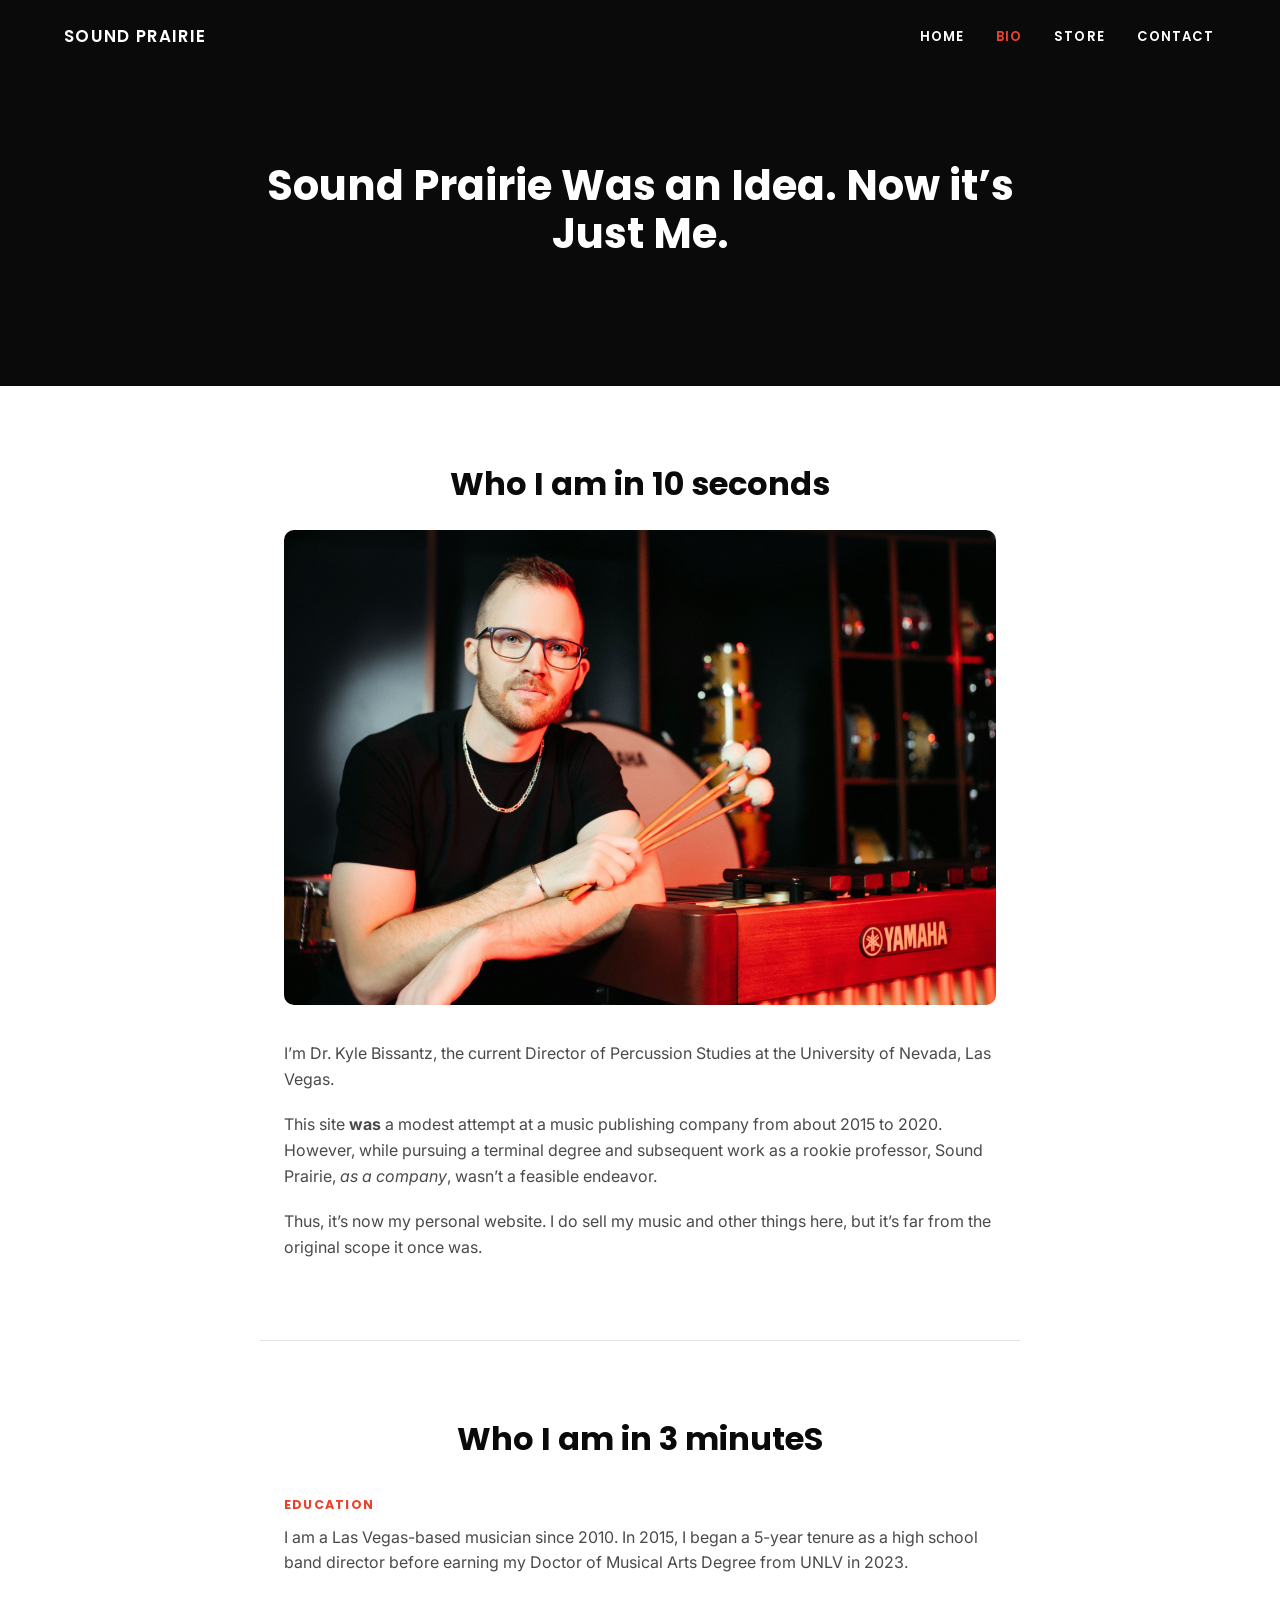
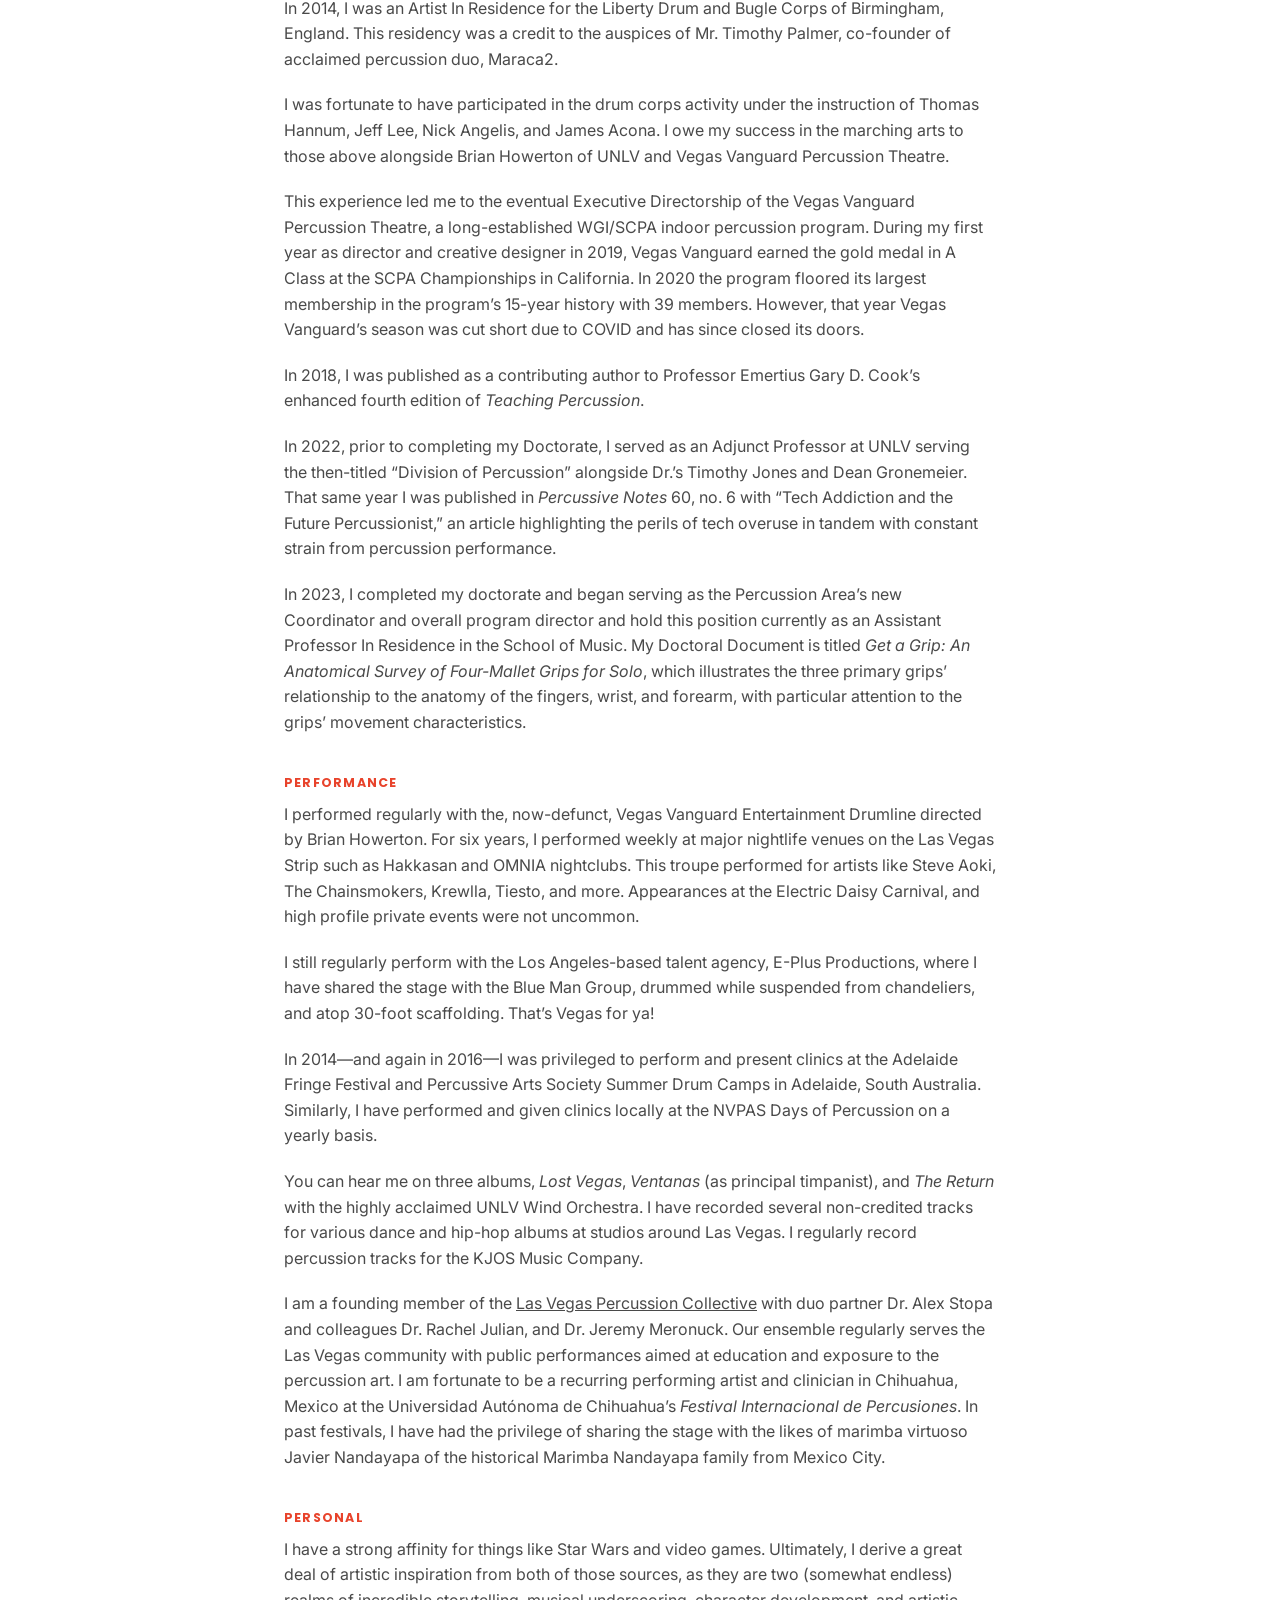
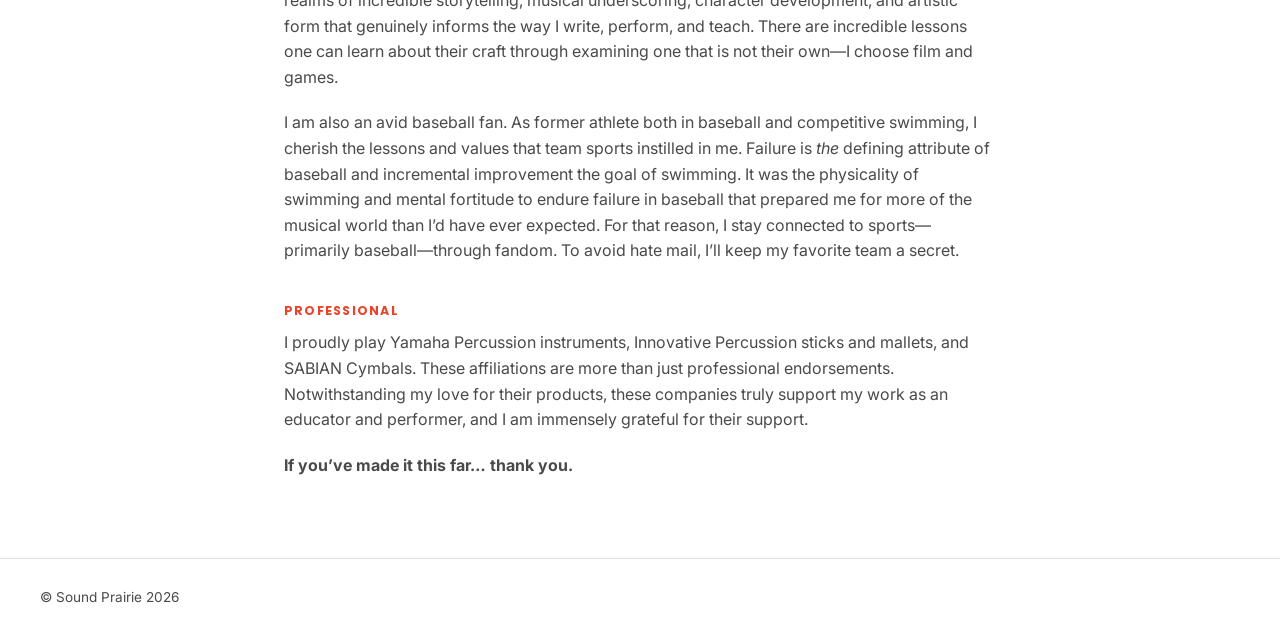
==== bio/index.html @ 8c4ddab1 "Build static Sound Prairie site Plain HTML/CSS rebuild of soundprairie.com using the UNLV Percussion" ====
<!DOCTYPE html>
<html lang="en">
<head>
<meta charset="UTF-8">
<meta name="viewport" content="width=device-width, initial-scale=1.0">
<title>BIO | Sound Prairie</title>
<link rel="stylesheet" href="../styles.css">
</head>
<body>

<header class="site-header">
  <div class="header-inner">
    <a href="../index.html" class="brand">
      <span class="brand-name">SOUND PRAIRIE</span>
    </a>
    <button class="nav-toggle" aria-label="Toggle menu" aria-expanded="false">&#9776;</button>
    <nav class="site-nav">
      <ul>
        <li><a href="../index.html">HOME</a></li>
        <li><a href="../bio/" class="current">BIO</a></li>
        <li><a href="../store/">STORE</a></li>
        <li><a href="../contact/">CONTACT</a></li>
      </ul>
    </nav>
  </div>
</header>

<main>

  <section class="hero">
    <div class="hero-inner">
      <h1>Sound Prairie Was an Idea. Now it’s Just Me.</h1>
    </div>
  </section>

  <section class="copy-block">
    <h2>Who I am in 10 seconds</h2>
    <img src="../images/headshot-kyle-bissantz.jpg" alt="Kyle Bissantz" class="headshot">
    <p>I’m Dr. Kyle Bissantz, the current Director of Percussion Studies at the University of Nevada, Las Vegas.</p>
    <p>This site <strong>was</strong> a modest attempt at a music publishing company from about 2015 to 2020. However, while pursuing a terminal degree and subsequent work as a rookie professor, Sound Prairie, <em>as a company</em>, wasn’t a feasible endeavor.</p>
    <p>Thus, it’s now my personal website. I do sell my music and other things here, but it’s far from the original scope it once was.</p>
  </section>

  <section class="copy-block">
    <h2>Who I am in 3 minuteS</h2>

    <h3>Education</h3>
    <p>I am a Las Vegas-based musician since 2010. In 2015, I began a 5-year tenure as a high school band director before earning my Doctor of Musical Arts Degree from UNLV in 2023.</p>
    <p>In 2014, I was an Artist In Residence for the Liberty Drum and Bugle Corps of Birmingham, England. This residency was a credit to the auspices of Mr. Timothy Palmer, co-founder of acclaimed percussion duo, Maraca2.</p>
    <p>I was fortunate to have participated in the drum corps activity under the instruction of Thomas Hannum, Jeff Lee, Nick Angelis, and James Acona. I owe my success in the marching arts to those above alongside Brian Howerton of UNLV and Vegas Vanguard Percussion Theatre.</p>
    <p>This experience led me to the eventual Executive Directorship of the Vegas Vanguard Percussion Theatre, a long-established WGI/SCPA indoor percussion program. During my first year as director and creative designer in 2019, Vegas Vanguard earned the gold medal in A Class at the SCPA Championships in California. In 2020 the program floored its largest membership in the program’s 15-year history with 39 members. However, that year Vegas Vanguard’s season was cut short due to COVID and has since closed its doors.</p>
    <p>In 2018, I was published as a contributing author to Professor Emertius Gary D. Cook’s enhanced fourth edition of <em>Teaching Percussion</em>.</p>
    <p>In 2022, prior to completing my Doctorate, I served as an Adjunct Professor at UNLV serving the then-titled “Division of Percussion” alongside Dr.’s Timothy Jones and Dean Gronemeier. That same year I was published in <em>Percussive Notes</em> 60, no. 6 with “Tech Addiction and the Future Percussionist,” an article highlighting the perils of tech overuse in tandem with constant strain from percussion performance.</p>
    <p>In 2023, I completed my doctorate and began serving as the Percussion Area’s new Coordinator and overall program director and hold this position currently as an Assistant Professor In Residence in the School of Music. My Doctoral Document is titled <em>Get a Grip: An Anatomical Survey of Four-Mallet Grips for Solo</em>, which illustrates the three primary grips’ relationship to the anatomy of the fingers, wrist, and forearm, with particular attention to the grips’ movement characteristics.</p>

    <h3>Performance</h3>
    <p>I performed regularly with the, now-defunct, Vegas Vanguard Entertainment Drumline directed by Brian Howerton. For six years, I performed weekly at major nightlife venues on the Las Vegas Strip such as Hakkasan and OMNIA nightclubs. This troupe performed for artists like Steve Aoki, The Chainsmokers, Krewlla, Tiesto, and more. Appearances at the Electric Daisy Carnival, and high profile private events were not uncommon.</p>
    <p>I still regularly perform with the Los Angeles-based talent agency, E-Plus Productions, where I have shared the stage with the Blue Man Group, drummed while suspended from chandeliers, and atop 30-foot scaffolding. That’s Vegas for ya!</p>
    <p>In 2014—and again in 2016—I was privileged to perform and present clinics at the Adelaide Fringe Festival and Percussive Arts Society Summer Drum Camps in Adelaide, South Australia. Similarly, I have performed and given clinics locally at the NVPAS Days of Percussion on a yearly basis.</p>
    <p>You can hear me on three albums, <em>Lost Vegas</em>, <em>Ventanas</em> (as principal timpanist), and <em>The Return</em> with the highly acclaimed UNLV Wind Orchestra. I have recorded several non-credited tracks for various dance and hip-hop albums at studios around Las Vegas. I regularly record percussion tracks for the KJOS Music Company.</p>
    <p>I am a founding member of the <u>Las Vegas Percussion Collective</u> with duo partner Dr. Alex Stopa and colleagues Dr. Rachel Julian, and Dr. Jeremy Meronuck. Our ensemble regularly serves the Las Vegas community with public performances aimed at education and exposure to the percussion art. I am fortunate to be a recurring performing artist and clinician in Chihuahua, Mexico at the Universidad Autónoma de Chihuahua’s <em>Festival Internacional de Percusiones</em>. In past festivals, I have had the privilege of sharing the stage with the likes of marimba virtuoso Javier Nandayapa of the historical Marimba Nandayapa family from Mexico City.</p>

    <h3>Personal</h3>
    <p>I have a strong affinity for things like Star Wars and video games. Ultimately, I derive a great deal of artistic inspiration from both of those sources, as they are two (somewhat endless) realms of incredible storytelling, musical underscoring, character development, and artistic form that genuinely informs the way I write, perform, and teach. There are incredible lessons one can learn about their craft through examining one that is not their own—I choose film and games.</p>
    <p>I am also an avid baseball fan. As former athlete both in baseball and competitive swimming, I cherish the lessons and values that team sports instilled in me. Failure is <em>the</em> defining attribute of baseball and incremental improvement the goal of swimming. It was the physicality of swimming and mental fortitude to endure failure in baseball that prepared me for more of the musical world than I’d have ever expected. For that reason, I stay connected to sports—primarily baseball—through fandom. To avoid hate mail, I’ll keep my favorite team a secret.</p>

    <h3>PROFESSIONAL</h3>
    <p>I proudly play Yamaha Percussion instruments, Innovative Percussion sticks and mallets, and SABIAN Cymbals. These affiliations are more than just professional endorsements. Notwithstanding my love for their products, these companies truly support my work as an educator and performer, and I am immensely grateful for their support.</p>
    <p><strong>If you’ve made it this far… thank you.</strong></p>
  </section>

</main>

<footer class="site-footer">
  <div class="footer-inner">
    <p class="copyright">&copy; Sound Prairie 2026</p>
  </div>
</footer>

<script src="../nav.js"></script>
</body>
</html>
---- styles.css ----
/* Sound Prairie — shared stylesheet
   Fonts: Poppins (headings/UI), Inter (body text) */

@import url('https://fonts.googleapis.com/css2?family=Poppins:wght@500;600;700;800&family=Inter:wght@400;500;600&display=swap');

:root {
  --black: #0a0a0a;
  --white: #ffffff;
  --red: #e8432b;
  --red-dark: #cf3420;
  --gray-text: #4a4a4a;
  --gray-border: #e2e2e2;
  --card-bg: #1c1c1c;
  --max-width: 1200px;
  --header-height: 72px;
  --font-head: 'Poppins', sans-serif;
  --font-body: 'Inter', sans-serif;
}

* {
  box-sizing: border-box;
}

html {
  scroll-behavior: smooth;
}

html,
body {
  overflow-x: hidden;
}

body {
  margin: 0;
  font-family: var(--font-body);
  color: var(--black);
  background: var(--white);
  line-height: 1.6;
}

img {
  max-width: 100%;
  display: block;
}

a {
  color: inherit;
  text-decoration: none;
}

ul {
  list-style: none;
  margin: 0;
  padding: 0;
}

h1, h2, h3, h4, h5 {
  font-family: var(--font-head);
  font-weight: 700;
  line-height: 1.15;
  margin: 0;
}

.visually-hidden {
  position: absolute;
  width: 1px;
  height: 1px;
  overflow: hidden;
  clip: rect(0 0 0 0);
  white-space: nowrap;
}

/* ---------- Header ---------- */

.site-header {
  position: sticky;
  top: 0;
  z-index: 100;
  background: var(--black);
  color: var(--white);
}

.header-inner {
  max-width: var(--max-width);
  margin: 0 auto;
  display: flex;
  align-items: center;
  justify-content: space-between;
  gap: 24px;
  padding: 14px 24px;
  min-height: var(--header-height);
}

.brand {
  display: flex;
  align-items: center;
  gap: 14px;
  flex-shrink: 0;
}

.brand-name {
  font-family: var(--font-head);
  font-weight: 600;
  letter-spacing: 0.08em;
  font-size: 1.05rem;
  white-space: nowrap;
}

.nav-toggle {
  display: none;
  background: none;
  border: none;
  color: var(--white);
  font-size: 1.6rem;
  cursor: pointer;
  padding: 4px 8px;
}

.site-nav > ul {
  display: flex;
  align-items: center;
  gap: 28px;
}

.site-nav a {
  font-family: var(--font-head);
  font-weight: 600;
  font-size: 0.82rem;
  letter-spacing: 0.08em;
  text-transform: uppercase;
  padding: 8px 2px;
  white-space: nowrap;
}

.site-nav a:hover,
.site-nav a.current {
  color: var(--red);
}

/* ---------- Buttons ---------- */

.btn {
  display: inline-block;
  font-family: var(--font-head);
  font-weight: 600;
  font-size: 0.8rem;
  letter-spacing: 0.08em;
  text-transform: uppercase;
  color: var(--white);
  background: var(--red);
  padding: 16px 36px;
  border-radius: 999px;
  border: none;
  cursor: pointer;
  transition: background 0.2s ease, transform 0.2s ease;
}

.btn:hover {
  background: var(--red-dark);
  transform: translateY(-1px);
}

/* ---------- Section blocks ---------- */

.block {
  padding: 96px 24px;
}

.block-inner {
  max-width: 760px;
  margin: 0 auto;
  text-align: center;
}

.block-dark {
  background: var(--black);
  color: var(--white);
}

.block-light {
  background: var(--white);
  color: var(--black);
}

.eyebrow {
  font-family: var(--font-head);
  font-weight: 700;
  font-size: 0.8rem;
  letter-spacing: 0.18em;
  text-transform: uppercase;
  margin-bottom: 16px;
  opacity: 0.85;
}

.block h1,
.block h2 {
  font-size: clamp(2rem, 5vw, 3rem);
  margin-bottom: 20px;
}

.block .subtext {
  font-size: 1.05rem;
  margin-bottom: 36px;
  opacity: 0.9;
}

.block-light .subtext {
  color: var(--gray-text);
}

.block .btn-wrap {
  margin-top: 8px;
}

/* ---------- Hero (page title) ---------- */

.hero {
  background: var(--black);
  color: var(--white);
  padding: 90px 24px 110px;
  text-align: center;
}

.hero-inner {
  max-width: 820px;
  margin: 0 auto;
}

.hero h1 {
  font-size: clamp(1.9rem, 4.5vw, 2.6rem);
  margin-bottom: 18px;
}

.hero h2 {
  font-size: clamp(2rem, 5vw, 3.1rem);
  margin-bottom: 18px;
}

.hero .subtext {
  font-size: 1.05rem;
  opacity: 0.9;
  max-width: 640px;
  margin: 0 auto 32px;
}

/* ---------- Home page ---------- */

.home-hero {
  min-height: 70vh;
  display: flex;
  align-items: center;
  justify-content: center;
}

/* ---------- Bio page ---------- */

.copy-block {
  max-width: 760px;
  margin: 0 auto;
  padding: 80px 24px;
}

.copy-block + .copy-block {
  border-top: 1px solid var(--gray-border);
}

.copy-block h2 {
  font-size: 2rem;
  margin-bottom: 28px;
  text-align: center;
}

.copy-block h3 {
  font-size: 0.78rem;
  font-weight: 700;
  letter-spacing: 0.1em;
  text-transform: uppercase;
  color: var(--red);
  margin: 40px 0 12px;
}

.copy-block p {
  margin: 0 0 20px;
  color: var(--gray-text);
}

.copy-block p:last-child {
  margin-bottom: 0;
}

.headshot {
  width: 100%;
  border-radius: 10px;
  margin: 0 0 36px;
}

/* ---------- Store page ---------- */

.product {
  max-width: 960px;
  margin: 0 auto;
  display: grid;
  grid-template-columns: minmax(0, 340px) 1fr;
  gap: 56px;
  align-items: center;
}

.product-cover {
  width: 100%;
  border-radius: 10px;
  box-shadow: 0 12px 30px rgba(0, 0, 0, 0.25);
}

.block .product h2 {
  font-size: clamp(1.8rem, 4vw, 2.4rem);
  margin-bottom: 20px;
}

.product-specs {
  display: grid;
  grid-template-columns: auto 1fr;
  gap: 6px 16px;
  margin: 0 0 24px;
}

.product-specs dt {
  font-family: var(--font-head);
  font-weight: 600;
  font-size: 0.78rem;
  letter-spacing: 0.08em;
  text-transform: uppercase;
  padding-top: 2px;
}

.product-specs dd {
  margin: 0;
}

.product-copy p {
  margin: 0 0 20px;
  opacity: 0.9;
}

.block-light .product-copy p {
  color: var(--gray-text);
}

.product-price {
  font-family: var(--font-head);
  font-weight: 700;
  font-size: 1.5rem;
}

.block .product-copy .product-price {
  opacity: 1;
  color: inherit;
}

.look-inside {
  font-family: var(--font-head);
  font-weight: 600;
  font-size: 0.8rem;
  letter-spacing: 0.08em;
  text-transform: uppercase;
  color: var(--red);
  border-bottom: 2px solid var(--red);
  padding-bottom: 2px;
}

.look-inside:hover {
  color: var(--red-dark);
  border-color: var(--red-dark);
}

/* ---------- Contact page ---------- */

.contact-hero .btn {
  margin-top: 8px;
}

/* ---------- Footer ---------- */

.site-footer {
  background: var(--white);
  border-top: 1px solid var(--gray-border);
  padding: 28px 24px;
}

.footer-inner {
  max-width: var(--max-width);
  margin: 0 auto;
  display: flex;
  align-items: center;
  justify-content: space-between;
  gap: 20px;
  flex-wrap: wrap;
}

.copyright {
  font-size: 0.85rem;
  color: var(--gray-text);
  margin: 0;
}

/* ---------- 404 page ---------- */

.not-found {
  min-height: 60vh;
  display: flex;
  align-items: center;
  justify-content: center;
  text-align: center;
  padding: 80px 24px;
}

.not-found h1 {
  font-size: clamp(2.4rem, 8vw, 4rem);
  margin-bottom: 16px;
}

.not-found p {
  color: var(--gray-text);
  margin-bottom: 28px;
}

/* ---------- Responsive ---------- */

@media (max-width: 760px) {
  .nav-toggle {
    display: inline-block;
  }

  .site-nav {
    position: fixed;
    top: var(--header-height);
    left: 0;
    right: 0;
    bottom: 0;
    background: var(--black);
    transform: translateX(100%);
    transition: transform 0.25s ease;
    overflow-y: auto;
  }

  .site-nav.is-open {
    transform: translateX(0);
  }

  .site-nav > ul {
    flex-direction: column;
    align-items: stretch;
    gap: 0;
    padding: 12px 24px 40px;
  }

  .site-nav > ul > li {
    border-bottom: 1px solid rgba(255, 255, 255, 0.1);
  }

  .site-nav a {
    display: block;
    padding: 16px 4px;
    font-size: 0.95rem;
  }

  .product {
    grid-template-columns: 1fr;
    gap: 36px;
  }

  .product-cover {
    max-width: 320px;
    margin: 0 auto;
  }

  .footer-inner {
    flex-direction: column;
    align-items: flex-start;
  }
}
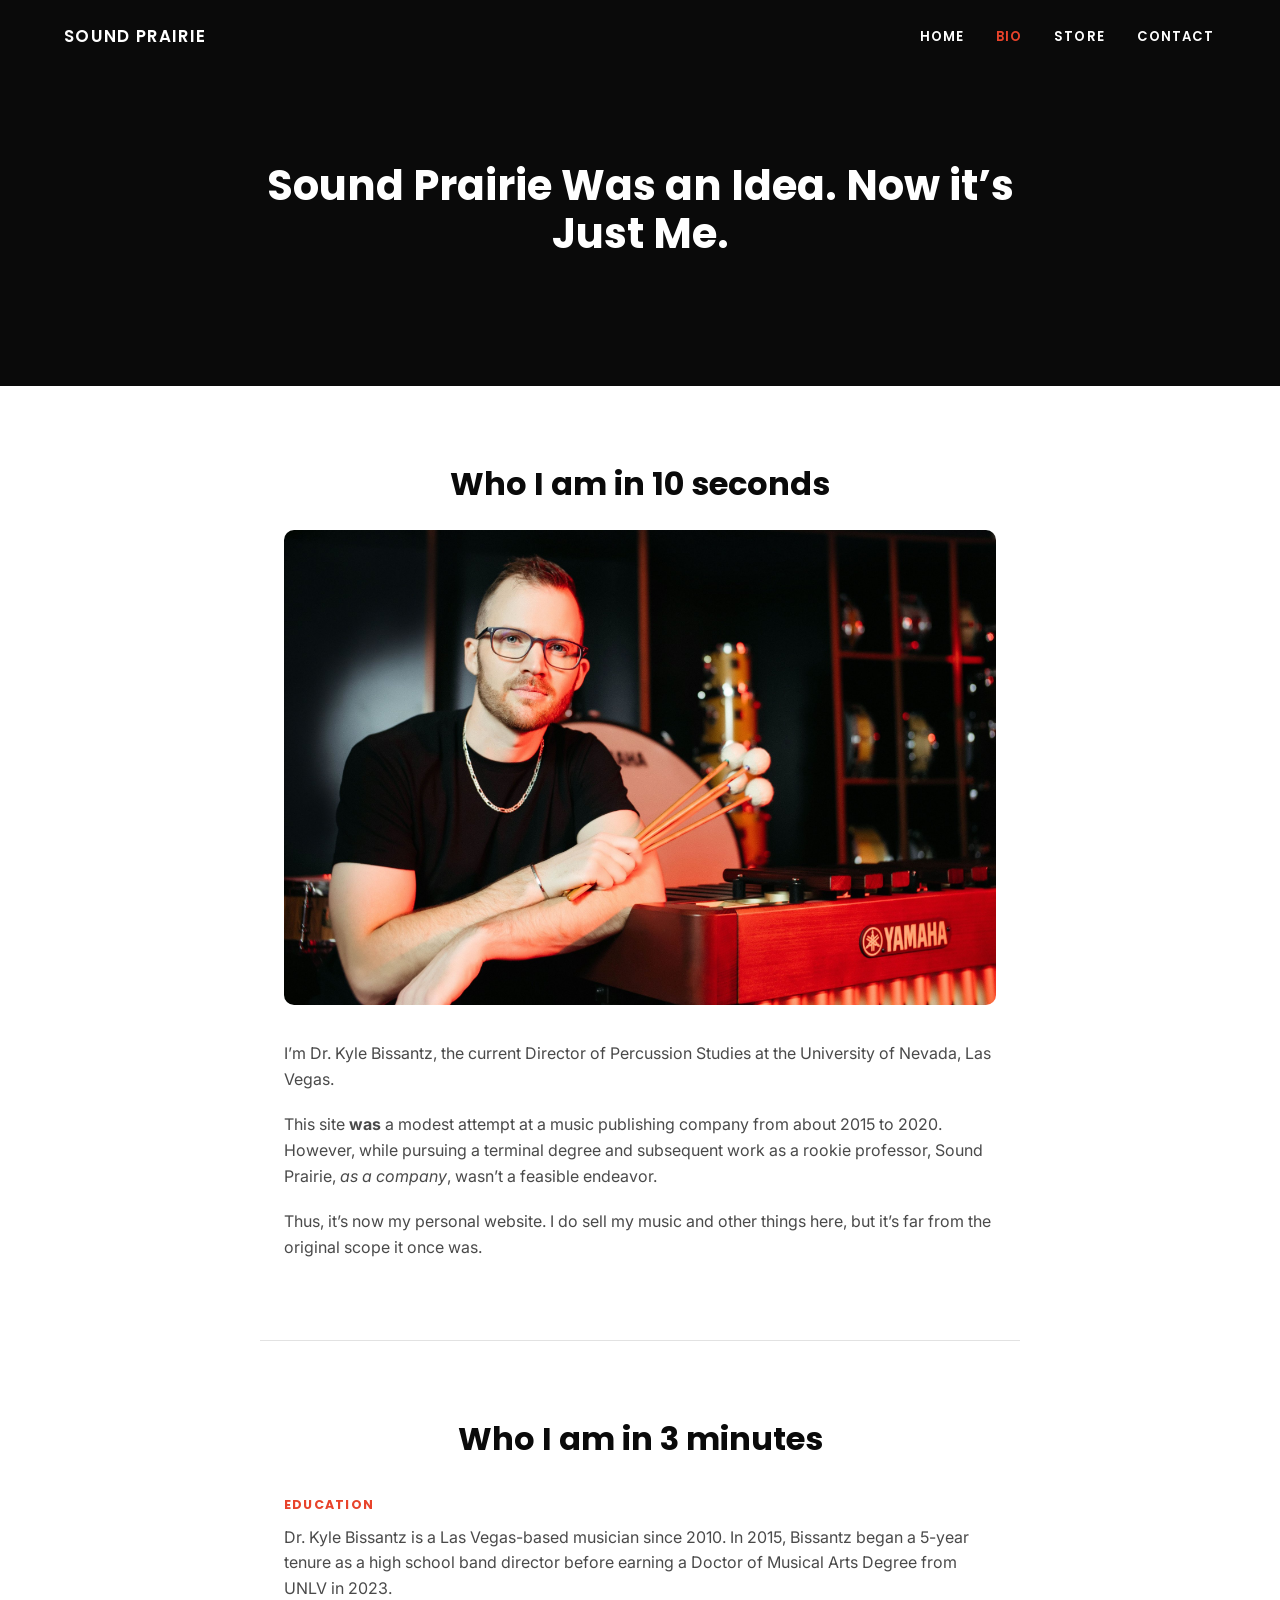
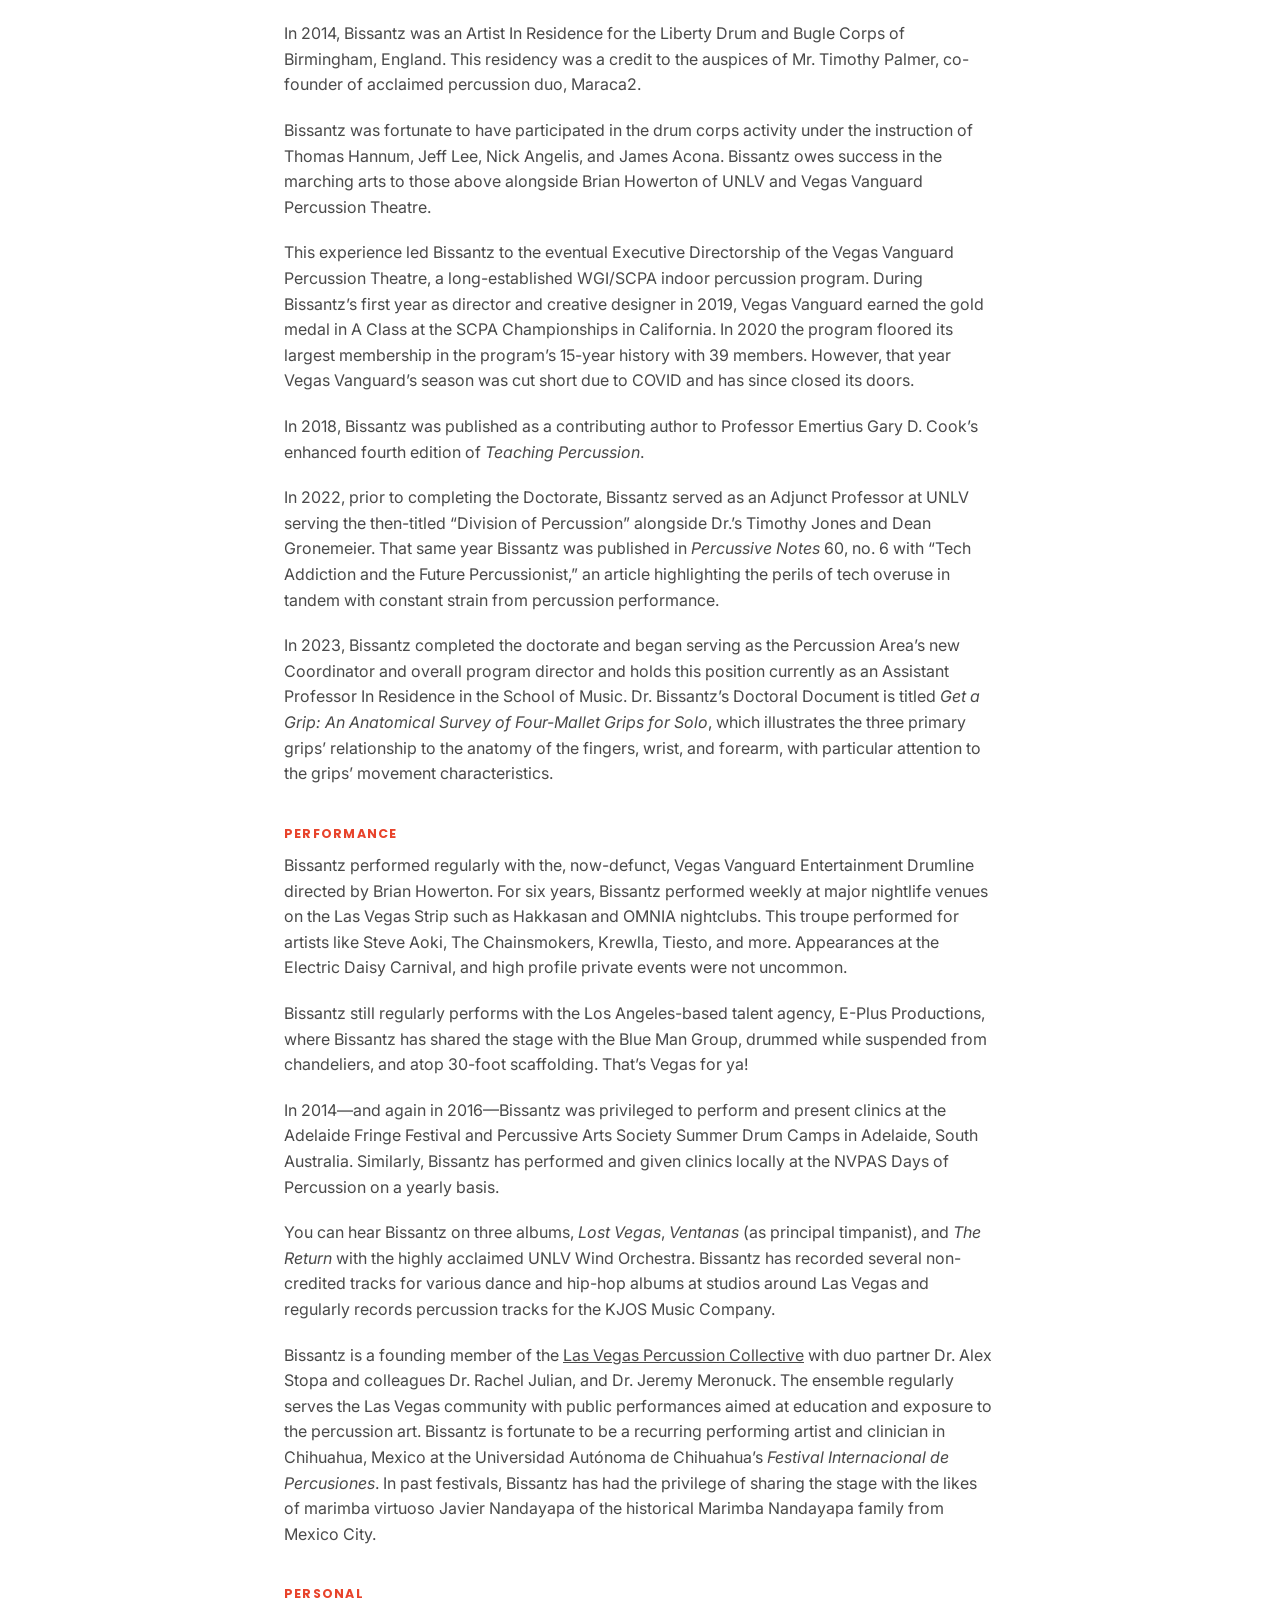
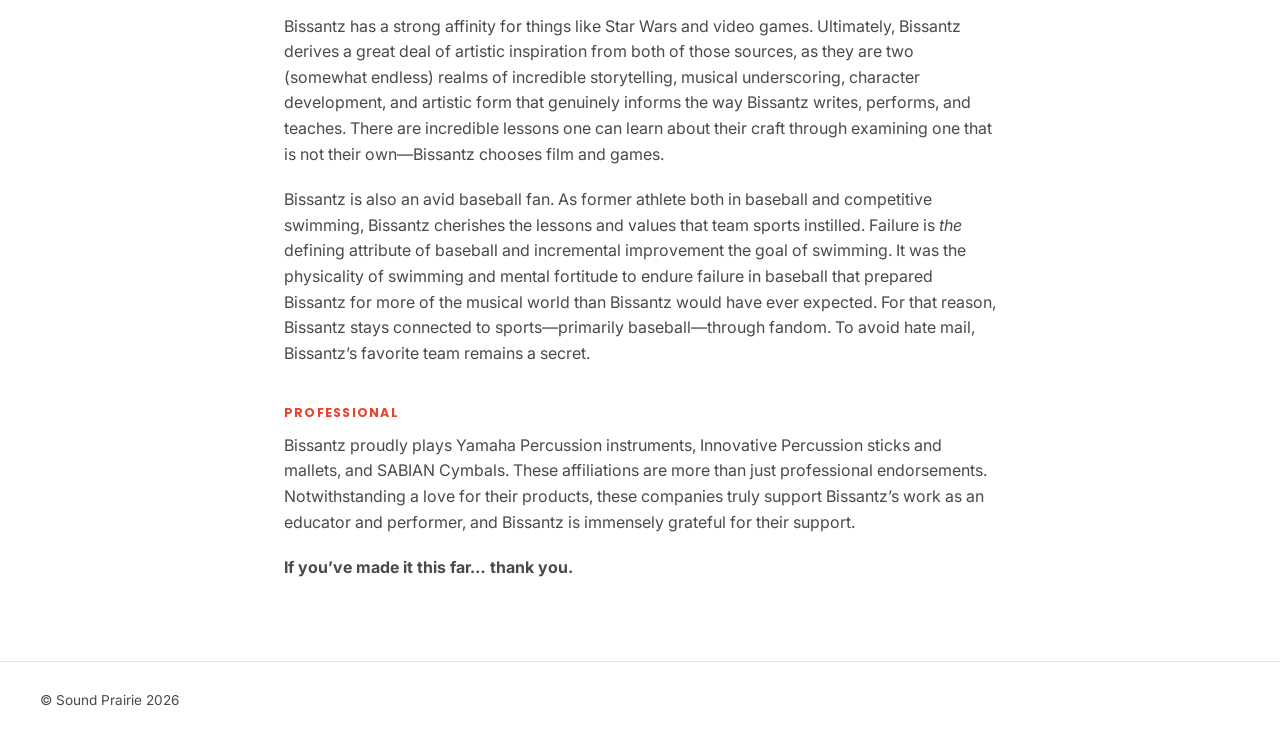
==== commit df50e58c: "Rewrite bio "3 minutes" section in third person; add favicon - Fix "minuteS" capitalization in the b" ====
--- a/bio/index.html
+++ b/bio/index.html
@@ -5,6 +5,7 @@
 <meta name="viewport" content="width=device-width, initial-scale=1.0">
 <title>BIO | Sound Prairie</title>
 <link rel="stylesheet" href="../styles.css">
+<link rel="icon" type="image/png" href="../images/favicon.png">
 </head>
 <body>
 
@@ -42,30 +43,30 @@
   </section>
 
   <section class="copy-block">
-    <h2>Who I am in 3 minuteS</h2>
+    <h2>Who I am in 3 minutes</h2>
 
     <h3>Education</h3>
-    <p>I am a Las Vegas-based musician since 2010. In 2015, I began a 5-year tenure as a high school band director before earning my Doctor of Musical Arts Degree from UNLV in 2023.</p>
-    <p>In 2014, I was an Artist In Residence for the Liberty Drum and Bugle Corps of Birmingham, England. This residency was a credit to the auspices of Mr. Timothy Palmer, co-founder of acclaimed percussion duo, Maraca2.</p>
-    <p>I was fortunate to have participated in the drum corps activity under the instruction of Thomas Hannum, Jeff Lee, Nick Angelis, and James Acona. I owe my success in the marching arts to those above alongside Brian Howerton of UNLV and Vegas Vanguard Percussion Theatre.</p>
-    <p>This experience led me to the eventual Executive Directorship of the Vegas Vanguard Percussion Theatre, a long-established WGI/SCPA indoor percussion program. During my first year as director and creative designer in 2019, Vegas Vanguard earned the gold medal in A Class at the SCPA Championships in California. In 2020 the program floored its largest membership in the program’s 15-year history with 39 members. However, that year Vegas Vanguard’s season was cut short due to COVID and has since closed its doors.</p>
-    <p>In 2018, I was published as a contributing author to Professor Emertius Gary D. Cook’s enhanced fourth edition of <em>Teaching Percussion</em>.</p>
-    <p>In 2022, prior to completing my Doctorate, I served as an Adjunct Professor at UNLV serving the then-titled “Division of Percussion” alongside Dr.’s Timothy Jones and Dean Gronemeier. That same year I was published in <em>Percussive Notes</em> 60, no. 6 with “Tech Addiction and the Future Percussionist,” an article highlighting the perils of tech overuse in tandem with constant strain from percussion performance.</p>
-    <p>In 2023, I completed my doctorate and began serving as the Percussion Area’s new Coordinator and overall program director and hold this position currently as an Assistant Professor In Residence in the School of Music. My Doctoral Document is titled <em>Get a Grip: An Anatomical Survey of Four-Mallet Grips for Solo</em>, which illustrates the three primary grips’ relationship to the anatomy of the fingers, wrist, and forearm, with particular attention to the grips’ movement characteristics.</p>
+    <p>Dr. Kyle Bissantz is a Las Vegas-based musician since 2010. In 2015, Bissantz began a 5-year tenure as a high school band director before earning a Doctor of Musical Arts Degree from UNLV in 2023.</p>
+    <p>In 2014, Bissantz was an Artist In Residence for the Liberty Drum and Bugle Corps of Birmingham, England. This residency was a credit to the auspices of Mr. Timothy Palmer, co-founder of acclaimed percussion duo, Maraca2.</p>
+    <p>Bissantz was fortunate to have participated in the drum corps activity under the instruction of Thomas Hannum, Jeff Lee, Nick Angelis, and James Acona. Bissantz owes success in the marching arts to those above alongside Brian Howerton of UNLV and Vegas Vanguard Percussion Theatre.</p>
+    <p>This experience led Bissantz to the eventual Executive Directorship of the Vegas Vanguard Percussion Theatre, a long-established WGI/SCPA indoor percussion program. During Bissantz’s first year as director and creative designer in 2019, Vegas Vanguard earned the gold medal in A Class at the SCPA Championships in California. In 2020 the program floored its largest membership in the program’s 15-year history with 39 members. However, that year Vegas Vanguard’s season was cut short due to COVID and has since closed its doors.</p>
+    <p>In 2018, Bissantz was published as a contributing author to Professor Emertius Gary D. Cook’s enhanced fourth edition of <em>Teaching Percussion</em>.</p>
+    <p>In 2022, prior to completing the Doctorate, Bissantz served as an Adjunct Professor at UNLV serving the then-titled “Division of Percussion” alongside Dr.’s Timothy Jones and Dean Gronemeier. That same year Bissantz was published in <em>Percussive Notes</em> 60, no. 6 with “Tech Addiction and the Future Percussionist,” an article highlighting the perils of tech overuse in tandem with constant strain from percussion performance.</p>
+    <p>In 2023, Bissantz completed the doctorate and began serving as the Percussion Area’s new Coordinator and overall program director and holds this position currently as an Assistant Professor In Residence in the School of Music. Dr. Bissantz’s Doctoral Document is titled <em>Get a Grip: An Anatomical Survey of Four-Mallet Grips for Solo</em>, which illustrates the three primary grips’ relationship to the anatomy of the fingers, wrist, and forearm, with particular attention to the grips’ movement characteristics.</p>
 
     <h3>Performance</h3>
-    <p>I performed regularly with the, now-defunct, Vegas Vanguard Entertainment Drumline directed by Brian Howerton. For six years, I performed weekly at major nightlife venues on the Las Vegas Strip such as Hakkasan and OMNIA nightclubs. This troupe performed for artists like Steve Aoki, The Chainsmokers, Krewlla, Tiesto, and more. Appearances at the Electric Daisy Carnival, and high profile private events were not uncommon.</p>
-    <p>I still regularly perform with the Los Angeles-based talent agency, E-Plus Productions, where I have shared the stage with the Blue Man Group, drummed while suspended from chandeliers, and atop 30-foot scaffolding. That’s Vegas for ya!</p>
-    <p>In 2014—and again in 2016—I was privileged to perform and present clinics at the Adelaide Fringe Festival and Percussive Arts Society Summer Drum Camps in Adelaide, South Australia. Similarly, I have performed and given clinics locally at the NVPAS Days of Percussion on a yearly basis.</p>
-    <p>You can hear me on three albums, <em>Lost Vegas</em>, <em>Ventanas</em> (as principal timpanist), and <em>The Return</em> with the highly acclaimed UNLV Wind Orchestra. I have recorded several non-credited tracks for various dance and hip-hop albums at studios around Las Vegas. I regularly record percussion tracks for the KJOS Music Company.</p>
-    <p>I am a founding member of the <u>Las Vegas Percussion Collective</u> with duo partner Dr. Alex Stopa and colleagues Dr. Rachel Julian, and Dr. Jeremy Meronuck. Our ensemble regularly serves the Las Vegas community with public performances aimed at education and exposure to the percussion art. I am fortunate to be a recurring performing artist and clinician in Chihuahua, Mexico at the Universidad Autónoma de Chihuahua’s <em>Festival Internacional de Percusiones</em>. In past festivals, I have had the privilege of sharing the stage with the likes of marimba virtuoso Javier Nandayapa of the historical Marimba Nandayapa family from Mexico City.</p>
+    <p>Bissantz performed regularly with the, now-defunct, Vegas Vanguard Entertainment Drumline directed by Brian Howerton. For six years, Bissantz performed weekly at major nightlife venues on the Las Vegas Strip such as Hakkasan and OMNIA nightclubs. This troupe performed for artists like Steve Aoki, The Chainsmokers, Krewlla, Tiesto, and more. Appearances at the Electric Daisy Carnival, and high profile private events were not uncommon.</p>
+    <p>Bissantz still regularly performs with the Los Angeles-based talent agency, E-Plus Productions, where Bissantz has shared the stage with the Blue Man Group, drummed while suspended from chandeliers, and atop 30-foot scaffolding. That’s Vegas for ya!</p>
+    <p>In 2014—and again in 2016—Bissantz was privileged to perform and present clinics at the Adelaide Fringe Festival and Percussive Arts Society Summer Drum Camps in Adelaide, South Australia. Similarly, Bissantz has performed and given clinics locally at the NVPAS Days of Percussion on a yearly basis.</p>
+    <p>You can hear Bissantz on three albums, <em>Lost Vegas</em>, <em>Ventanas</em> (as principal timpanist), and <em>The Return</em> with the highly acclaimed UNLV Wind Orchestra. Bissantz has recorded several non-credited tracks for various dance and hip-hop albums at studios around Las Vegas and regularly records percussion tracks for the KJOS Music Company.</p>
+    <p>Bissantz is a founding member of the <u>Las Vegas Percussion Collective</u> with duo partner Dr. Alex Stopa and colleagues Dr. Rachel Julian, and Dr. Jeremy Meronuck. The ensemble regularly serves the Las Vegas community with public performances aimed at education and exposure to the percussion art. Bissantz is fortunate to be a recurring performing artist and clinician in Chihuahua, Mexico at the Universidad Autónoma de Chihuahua’s <em>Festival Internacional de Percusiones</em>. In past festivals, Bissantz has had the privilege of sharing the stage with the likes of marimba virtuoso Javier Nandayapa of the historical Marimba Nandayapa family from Mexico City.</p>
 
     <h3>Personal</h3>
-    <p>I have a strong affinity for things like Star Wars and video games. Ultimately, I derive a great deal of artistic inspiration from both of those sources, as they are two (somewhat endless) realms of incredible storytelling, musical underscoring, character development, and artistic form that genuinely informs the way I write, perform, and teach. There are incredible lessons one can learn about their craft through examining one that is not their own—I choose film and games.</p>
-    <p>I am also an avid baseball fan. As former athlete both in baseball and competitive swimming, I cherish the lessons and values that team sports instilled in me. Failure is <em>the</em> defining attribute of baseball and incremental improvement the goal of swimming. It was the physicality of swimming and mental fortitude to endure failure in baseball that prepared me for more of the musical world than I’d have ever expected. For that reason, I stay connected to sports—primarily baseball—through fandom. To avoid hate mail, I’ll keep my favorite team a secret.</p>
+    <p>Bissantz has a strong affinity for things like Star Wars and video games. Ultimately, Bissantz derives a great deal of artistic inspiration from both of those sources, as they are two (somewhat endless) realms of incredible storytelling, musical underscoring, character development, and artistic form that genuinely informs the way Bissantz writes, performs, and teaches. There are incredible lessons one can learn about their craft through examining one that is not their own—Bissantz chooses film and games.</p>
+    <p>Bissantz is also an avid baseball fan. As former athlete both in baseball and competitive swimming, Bissantz cherishes the lessons and values that team sports instilled. Failure is <em>the</em> defining attribute of baseball and incremental improvement the goal of swimming. It was the physicality of swimming and mental fortitude to endure failure in baseball that prepared Bissantz for more of the musical world than Bissantz would have ever expected. For that reason, Bissantz stays connected to sports—primarily baseball—through fandom. To avoid hate mail, Bissantz’s favorite team remains a secret.</p>
 
     <h3>PROFESSIONAL</h3>
-    <p>I proudly play Yamaha Percussion instruments, Innovative Percussion sticks and mallets, and SABIAN Cymbals. These affiliations are more than just professional endorsements. Notwithstanding my love for their products, these companies truly support my work as an educator and performer, and I am immensely grateful for their support.</p>
+    <p>Bissantz proudly plays Yamaha Percussion instruments, Innovative Percussion sticks and mallets, and SABIAN Cymbals. These affiliations are more than just professional endorsements. Notwithstanding a love for their products, these companies truly support Bissantz’s work as an educator and performer, and Bissantz is immensely grateful for their support.</p>
     <p><strong>If you’ve made it this far… thank you.</strong></p>
   </section>
 
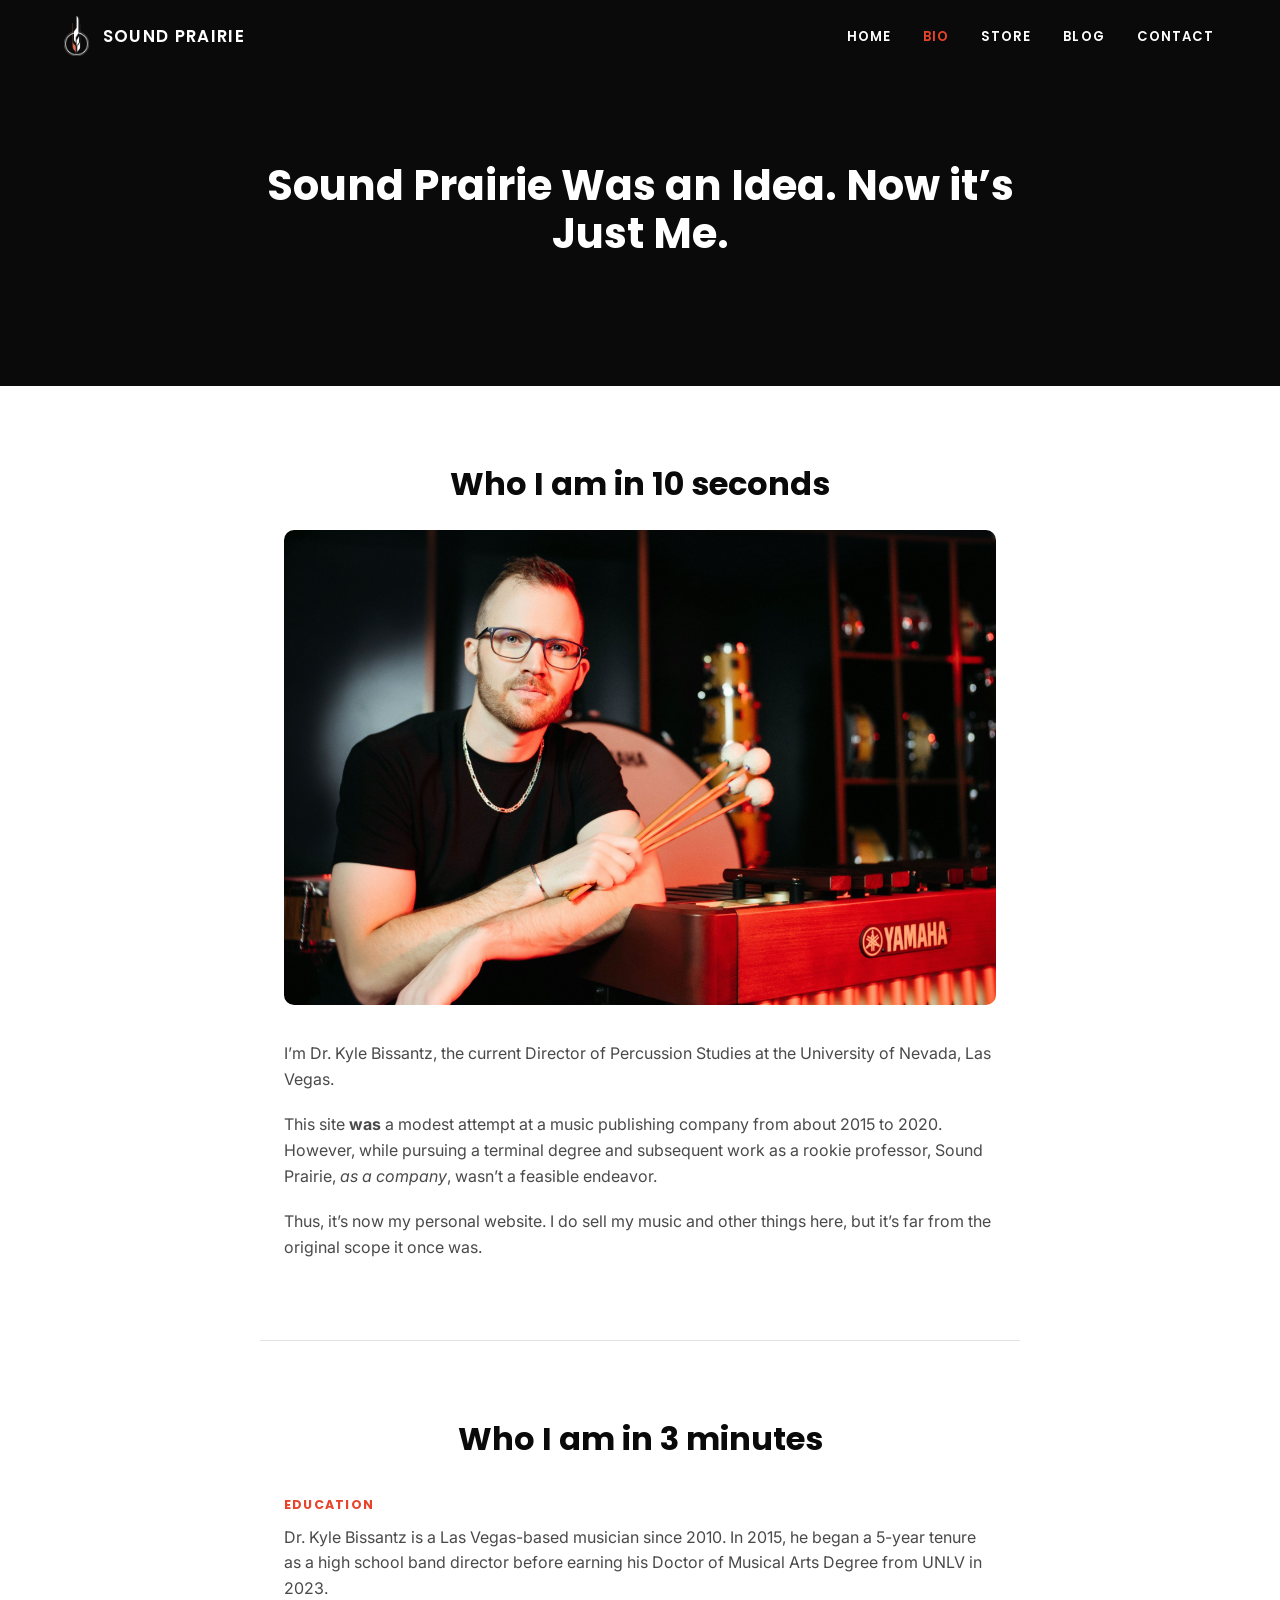
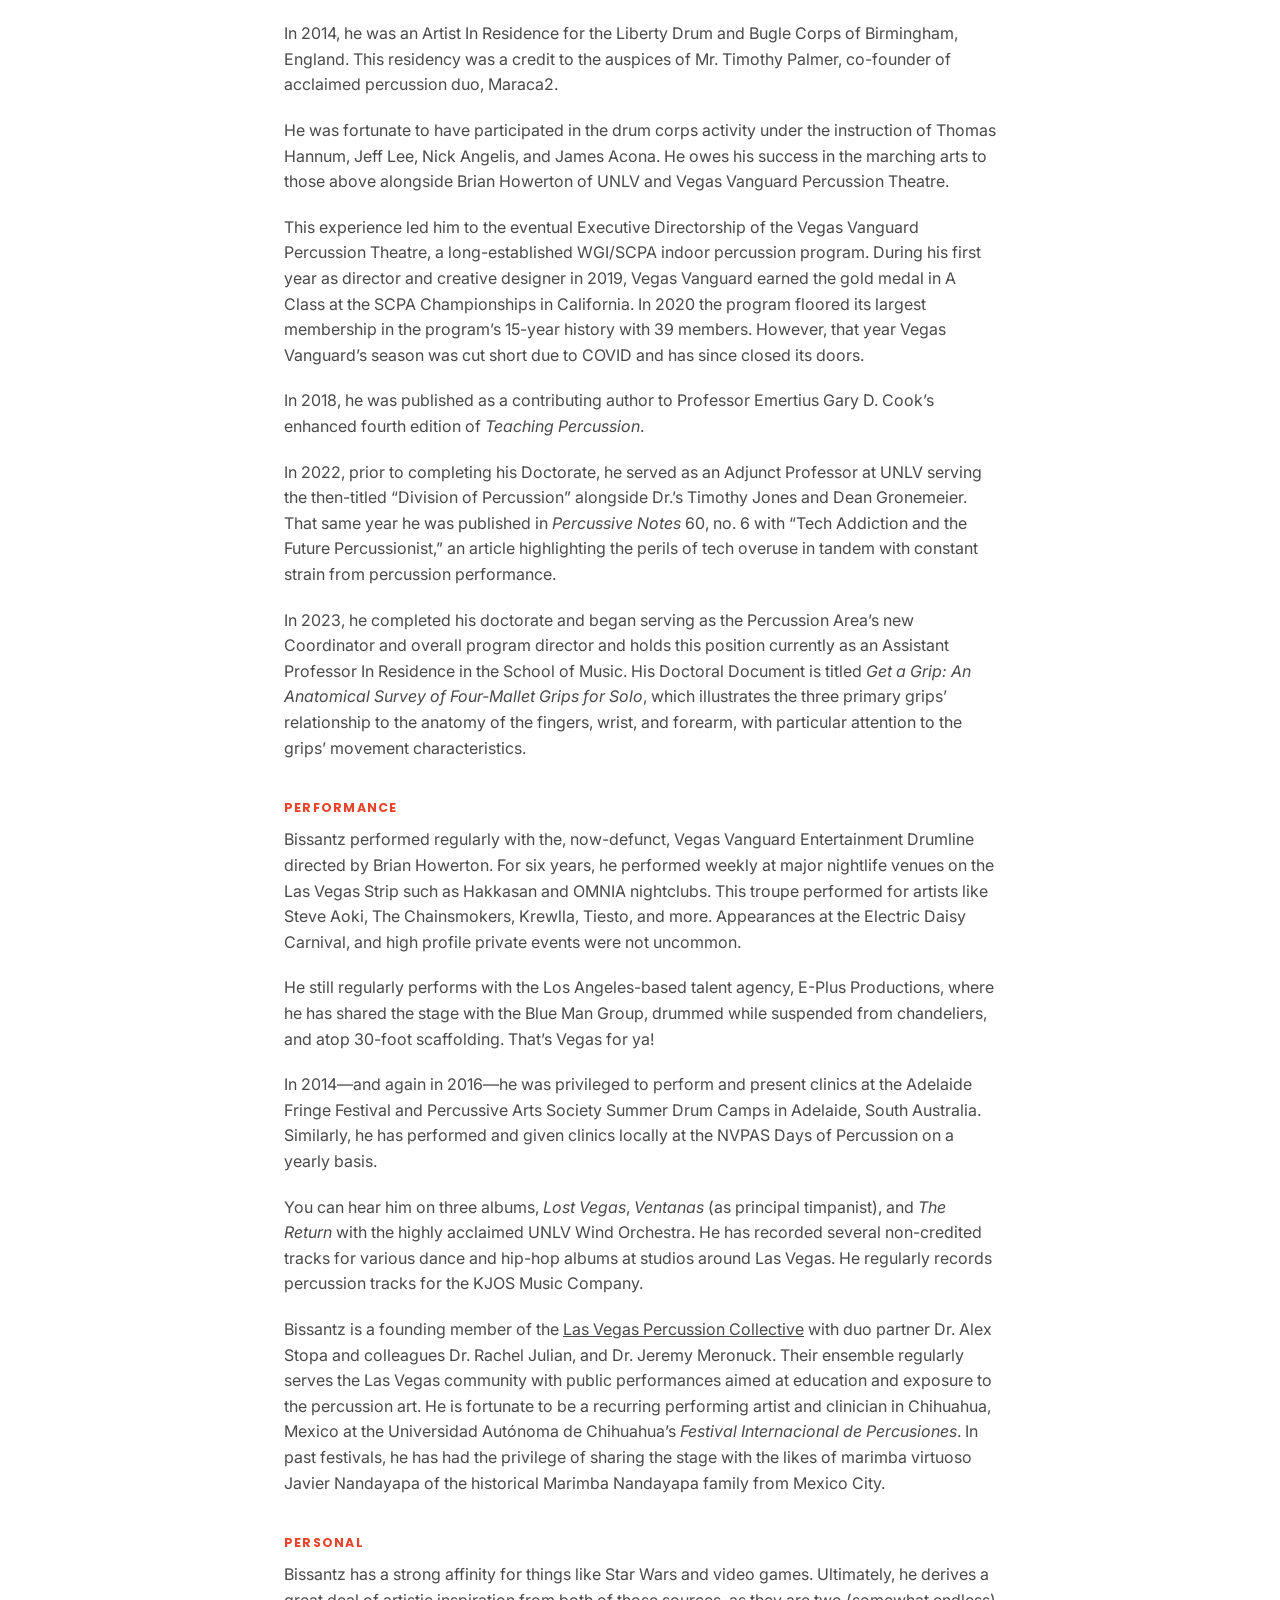
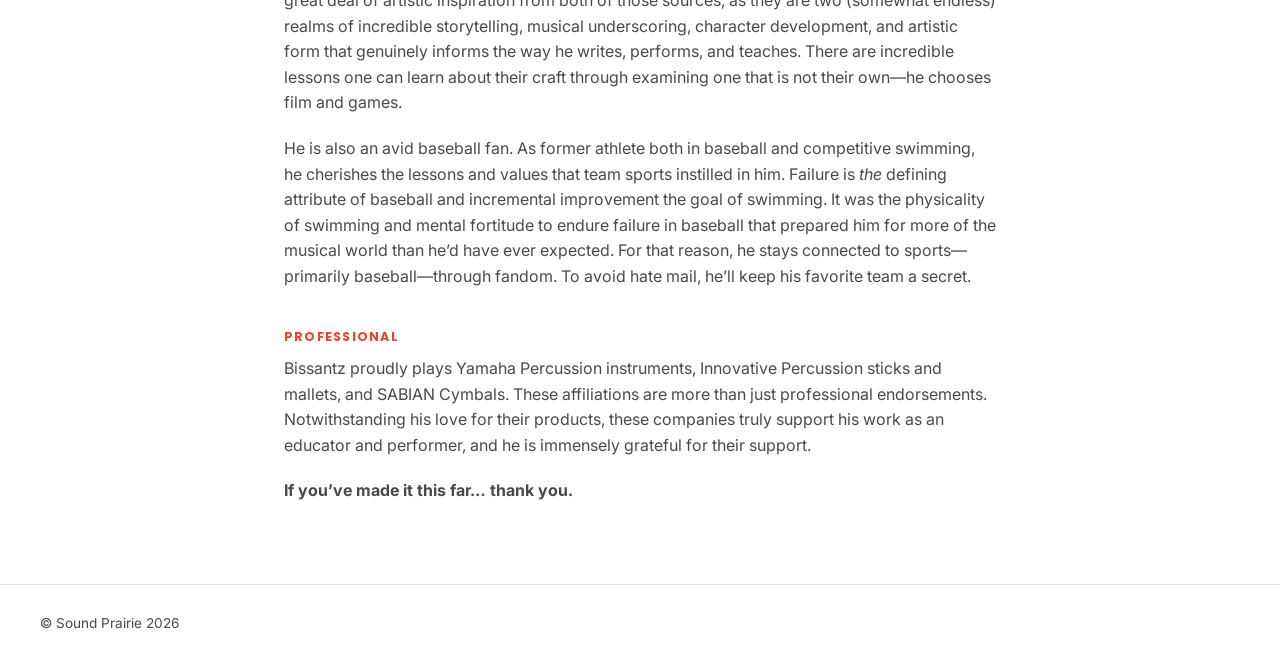
==== commit 68fc7522: "Add logo, light/dark favicon, blog page; use he/him in bio - Header: logo mark left of the SOUND PRA" ====
--- a/bio/index.html
+++ b/bio/index.html
@@ -5,13 +5,15 @@
 <meta name="viewport" content="width=device-width, initial-scale=1.0">
 <title>BIO | Sound Prairie</title>
 <link rel="stylesheet" href="../styles.css">
-<link rel="icon" type="image/png" href="../images/favicon.png">
+<link rel="icon" type="image/png" sizes="96x96" href="../images/favicon.png">
+<link rel="icon" type="image/svg+xml" href="../images/favicon.svg">
 </head>
 <body>
 
 <header class="site-header">
   <div class="header-inner">
     <a href="../index.html" class="brand">
+      <img src="../images/logo-dark.png" alt="" class="brand-logo">
       <span class="brand-name">SOUND PRAIRIE</span>
     </a>
     <button class="nav-toggle" aria-label="Toggle menu" aria-expanded="false">&#9776;</button>
@@ -20,6 +22,7 @@
         <li><a href="../index.html">HOME</a></li>
         <li><a href="../bio/" class="current">BIO</a></li>
         <li><a href="../store/">STORE</a></li>
+        <li><a href="../blog/">BLOG</a></li>
         <li><a href="../contact/">CONTACT</a></li>
       </ul>
     </nav>
@@ -46,27 +49,27 @@
     <h2>Who I am in 3 minutes</h2>
 
     <h3>Education</h3>
-    <p>Dr. Kyle Bissantz is a Las Vegas-based musician since 2010. In 2015, Bissantz began a 5-year tenure as a high school band director before earning a Doctor of Musical Arts Degree from UNLV in 2023.</p>
-    <p>In 2014, Bissantz was an Artist In Residence for the Liberty Drum and Bugle Corps of Birmingham, England. This residency was a credit to the auspices of Mr. Timothy Palmer, co-founder of acclaimed percussion duo, Maraca2.</p>
-    <p>Bissantz was fortunate to have participated in the drum corps activity under the instruction of Thomas Hannum, Jeff Lee, Nick Angelis, and James Acona. Bissantz owes success in the marching arts to those above alongside Brian Howerton of UNLV and Vegas Vanguard Percussion Theatre.</p>
-    <p>This experience led Bissantz to the eventual Executive Directorship of the Vegas Vanguard Percussion Theatre, a long-established WGI/SCPA indoor percussion program. During Bissantz’s first year as director and creative designer in 2019, Vegas Vanguard earned the gold medal in A Class at the SCPA Championships in California. In 2020 the program floored its largest membership in the program’s 15-year history with 39 members. However, that year Vegas Vanguard’s season was cut short due to COVID and has since closed its doors.</p>
-    <p>In 2018, Bissantz was published as a contributing author to Professor Emertius Gary D. Cook’s enhanced fourth edition of <em>Teaching Percussion</em>.</p>
-    <p>In 2022, prior to completing the Doctorate, Bissantz served as an Adjunct Professor at UNLV serving the then-titled “Division of Percussion” alongside Dr.’s Timothy Jones and Dean Gronemeier. That same year Bissantz was published in <em>Percussive Notes</em> 60, no. 6 with “Tech Addiction and the Future Percussionist,” an article highlighting the perils of tech overuse in tandem with constant strain from percussion performance.</p>
-    <p>In 2023, Bissantz completed the doctorate and began serving as the Percussion Area’s new Coordinator and overall program director and holds this position currently as an Assistant Professor In Residence in the School of Music. Dr. Bissantz’s Doctoral Document is titled <em>Get a Grip: An Anatomical Survey of Four-Mallet Grips for Solo</em>, which illustrates the three primary grips’ relationship to the anatomy of the fingers, wrist, and forearm, with particular attention to the grips’ movement characteristics.</p>
+    <p>Dr. Kyle Bissantz is a Las Vegas-based musician since 2010. In 2015, he began a 5-year tenure as a high school band director before earning his Doctor of Musical Arts Degree from UNLV in 2023.</p>
+    <p>In 2014, he was an Artist In Residence for the Liberty Drum and Bugle Corps of Birmingham, England. This residency was a credit to the auspices of Mr. Timothy Palmer, co-founder of acclaimed percussion duo, Maraca2.</p>
+    <p>He was fortunate to have participated in the drum corps activity under the instruction of Thomas Hannum, Jeff Lee, Nick Angelis, and James Acona. He owes his success in the marching arts to those above alongside Brian Howerton of UNLV and Vegas Vanguard Percussion Theatre.</p>
+    <p>This experience led him to the eventual Executive Directorship of the Vegas Vanguard Percussion Theatre, a long-established WGI/SCPA indoor percussion program. During his first year as director and creative designer in 2019, Vegas Vanguard earned the gold medal in A Class at the SCPA Championships in California. In 2020 the program floored its largest membership in the program’s 15-year history with 39 members. However, that year Vegas Vanguard’s season was cut short due to COVID and has since closed its doors.</p>
+    <p>In 2018, he was published as a contributing author to Professor Emertius Gary D. Cook’s enhanced fourth edition of <em>Teaching Percussion</em>.</p>
+    <p>In 2022, prior to completing his Doctorate, he served as an Adjunct Professor at UNLV serving the then-titled “Division of Percussion” alongside Dr.’s Timothy Jones and Dean Gronemeier. That same year he was published in <em>Percussive Notes</em> 60, no. 6 with “Tech Addiction and the Future Percussionist,” an article highlighting the perils of tech overuse in tandem with constant strain from percussion performance.</p>
+    <p>In 2023, he completed his doctorate and began serving as the Percussion Area’s new Coordinator and overall program director and holds this position currently as an Assistant Professor In Residence in the School of Music. His Doctoral Document is titled <em>Get a Grip: An Anatomical Survey of Four-Mallet Grips for Solo</em>, which illustrates the three primary grips’ relationship to the anatomy of the fingers, wrist, and forearm, with particular attention to the grips’ movement characteristics.</p>
 
     <h3>Performance</h3>
-    <p>Bissantz performed regularly with the, now-defunct, Vegas Vanguard Entertainment Drumline directed by Brian Howerton. For six years, Bissantz performed weekly at major nightlife venues on the Las Vegas Strip such as Hakkasan and OMNIA nightclubs. This troupe performed for artists like Steve Aoki, The Chainsmokers, Krewlla, Tiesto, and more. Appearances at the Electric Daisy Carnival, and high profile private events were not uncommon.</p>
-    <p>Bissantz still regularly performs with the Los Angeles-based talent agency, E-Plus Productions, where Bissantz has shared the stage with the Blue Man Group, drummed while suspended from chandeliers, and atop 30-foot scaffolding. That’s Vegas for ya!</p>
-    <p>In 2014—and again in 2016—Bissantz was privileged to perform and present clinics at the Adelaide Fringe Festival and Percussive Arts Society Summer Drum Camps in Adelaide, South Australia. Similarly, Bissantz has performed and given clinics locally at the NVPAS Days of Percussion on a yearly basis.</p>
-    <p>You can hear Bissantz on three albums, <em>Lost Vegas</em>, <em>Ventanas</em> (as principal timpanist), and <em>The Return</em> with the highly acclaimed UNLV Wind Orchestra. Bissantz has recorded several non-credited tracks for various dance and hip-hop albums at studios around Las Vegas and regularly records percussion tracks for the KJOS Music Company.</p>
-    <p>Bissantz is a founding member of the <u>Las Vegas Percussion Collective</u> with duo partner Dr. Alex Stopa and colleagues Dr. Rachel Julian, and Dr. Jeremy Meronuck. The ensemble regularly serves the Las Vegas community with public performances aimed at education and exposure to the percussion art. Bissantz is fortunate to be a recurring performing artist and clinician in Chihuahua, Mexico at the Universidad Autónoma de Chihuahua’s <em>Festival Internacional de Percusiones</em>. In past festivals, Bissantz has had the privilege of sharing the stage with the likes of marimba virtuoso Javier Nandayapa of the historical Marimba Nandayapa family from Mexico City.</p>
+    <p>Bissantz performed regularly with the, now-defunct, Vegas Vanguard Entertainment Drumline directed by Brian Howerton. For six years, he performed weekly at major nightlife venues on the Las Vegas Strip such as Hakkasan and OMNIA nightclubs. This troupe performed for artists like Steve Aoki, The Chainsmokers, Krewlla, Tiesto, and more. Appearances at the Electric Daisy Carnival, and high profile private events were not uncommon.</p>
+    <p>He still regularly performs with the Los Angeles-based talent agency, E-Plus Productions, where he has shared the stage with the Blue Man Group, drummed while suspended from chandeliers, and atop 30-foot scaffolding. That’s Vegas for ya!</p>
+    <p>In 2014—and again in 2016—he was privileged to perform and present clinics at the Adelaide Fringe Festival and Percussive Arts Society Summer Drum Camps in Adelaide, South Australia. Similarly, he has performed and given clinics locally at the NVPAS Days of Percussion on a yearly basis.</p>
+    <p>You can hear him on three albums, <em>Lost Vegas</em>, <em>Ventanas</em> (as principal timpanist), and <em>The Return</em> with the highly acclaimed UNLV Wind Orchestra. He has recorded several non-credited tracks for various dance and hip-hop albums at studios around Las Vegas. He regularly records percussion tracks for the KJOS Music Company.</p>
+    <p>Bissantz is a founding member of the <u>Las Vegas Percussion Collective</u> with duo partner Dr. Alex Stopa and colleagues Dr. Rachel Julian, and Dr. Jeremy Meronuck. Their ensemble regularly serves the Las Vegas community with public performances aimed at education and exposure to the percussion art. He is fortunate to be a recurring performing artist and clinician in Chihuahua, Mexico at the Universidad Autónoma de Chihuahua’s <em>Festival Internacional de Percusiones</em>. In past festivals, he has had the privilege of sharing the stage with the likes of marimba virtuoso Javier Nandayapa of the historical Marimba Nandayapa family from Mexico City.</p>
 
     <h3>Personal</h3>
-    <p>Bissantz has a strong affinity for things like Star Wars and video games. Ultimately, Bissantz derives a great deal of artistic inspiration from both of those sources, as they are two (somewhat endless) realms of incredible storytelling, musical underscoring, character development, and artistic form that genuinely informs the way Bissantz writes, performs, and teaches. There are incredible lessons one can learn about their craft through examining one that is not their own—Bissantz chooses film and games.</p>
-    <p>Bissantz is also an avid baseball fan. As former athlete both in baseball and competitive swimming, Bissantz cherishes the lessons and values that team sports instilled. Failure is <em>the</em> defining attribute of baseball and incremental improvement the goal of swimming. It was the physicality of swimming and mental fortitude to endure failure in baseball that prepared Bissantz for more of the musical world than Bissantz would have ever expected. For that reason, Bissantz stays connected to sports—primarily baseball—through fandom. To avoid hate mail, Bissantz’s favorite team remains a secret.</p>
+    <p>Bissantz has a strong affinity for things like Star Wars and video games. Ultimately, he derives a great deal of artistic inspiration from both of those sources, as they are two (somewhat endless) realms of incredible storytelling, musical underscoring, character development, and artistic form that genuinely informs the way he writes, performs, and teaches. There are incredible lessons one can learn about their craft through examining one that is not their own—he chooses film and games.</p>
+    <p>He is also an avid baseball fan. As former athlete both in baseball and competitive swimming, he cherishes the lessons and values that team sports instilled in him. Failure is <em>the</em> defining attribute of baseball and incremental improvement the goal of swimming. It was the physicality of swimming and mental fortitude to endure failure in baseball that prepared him for more of the musical world than he’d have ever expected. For that reason, he stays connected to sports—primarily baseball—through fandom. To avoid hate mail, he’ll keep his favorite team a secret.</p>
 
     <h3>PROFESSIONAL</h3>
-    <p>Bissantz proudly plays Yamaha Percussion instruments, Innovative Percussion sticks and mallets, and SABIAN Cymbals. These affiliations are more than just professional endorsements. Notwithstanding a love for their products, these companies truly support Bissantz’s work as an educator and performer, and Bissantz is immensely grateful for their support.</p>
+    <p>Bissantz proudly plays Yamaha Percussion instruments, Innovative Percussion sticks and mallets, and SABIAN Cymbals. These affiliations are more than just professional endorsements. Notwithstanding his love for their products, these companies truly support his work as an educator and performer, and he is immensely grateful for their support.</p>
     <p><strong>If you’ve made it this far… thank you.</strong></p>
   </section>
 
--- a/styles.css
+++ b/styles.css
@@ -98,6 +98,11 @@
   flex-shrink: 0;
 }
 
+.brand-logo {
+  height: 40px;
+  width: auto;
+}
+
 .brand-name {
   font-family: var(--font-head);
   font-weight: 600;
@@ -252,6 +257,12 @@
   justify-content: center;
 }
 
+.home-logo {
+  height: 220px;
+  width: auto;
+  margin: 0 auto 40px;
+}
+
 /* ---------- Bio page ---------- */
 
 .copy-block {
@@ -370,6 +381,53 @@
 .look-inside:hover {
   color: var(--red-dark);
   border-color: var(--red-dark);
+}
+
+/* ---------- Blog ---------- */
+
+.post-list {
+  max-width: 760px;
+  margin: 0 auto;
+  padding: 80px 24px;
+}
+
+.post-list > p {
+  color: var(--gray-text);
+  text-align: center;
+  margin: 0;
+}
+
+.post-item {
+  padding: 32px 0;
+  border-bottom: 1px solid var(--gray-border);
+}
+
+.post-item:first-child {
+  padding-top: 0;
+}
+
+.post-date {
+  font-family: var(--font-head);
+  font-weight: 700;
+  font-size: 0.78rem;
+  letter-spacing: 0.1em;
+  text-transform: uppercase;
+  color: var(--red);
+  margin: 0 0 8px;
+}
+
+.post-item h2 {
+  font-size: 1.6rem;
+  margin-bottom: 12px;
+}
+
+.post-item h2 a:hover {
+  color: var(--red);
+}
+
+.post-item p {
+  color: var(--gray-text);
+  margin: 0 0 16px;
 }
 
 /* ---------- Contact page ---------- */
@@ -463,6 +521,10 @@
     font-size: 0.95rem;
   }
 
+  .home-logo {
+    height: 160px;
+  }
+
   .product {
     grid-template-columns: 1fr;
     gap: 36px;
